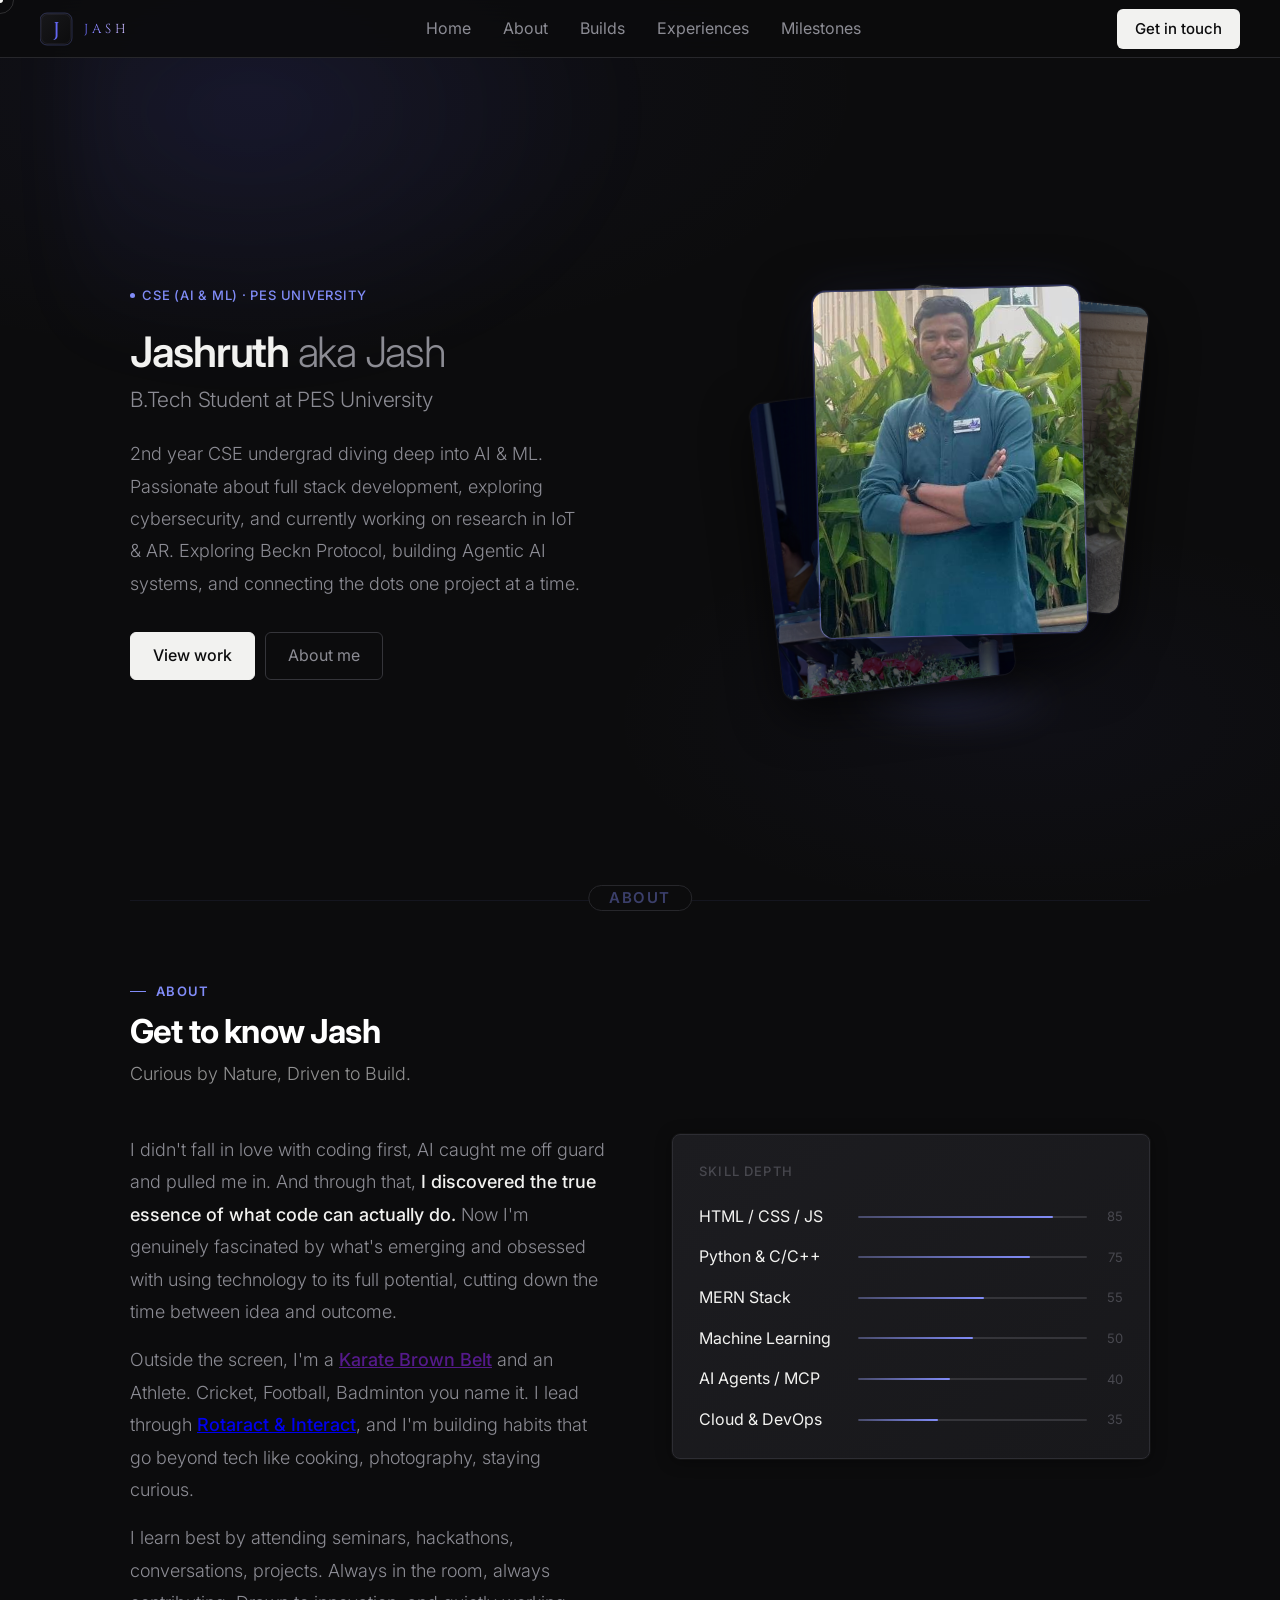
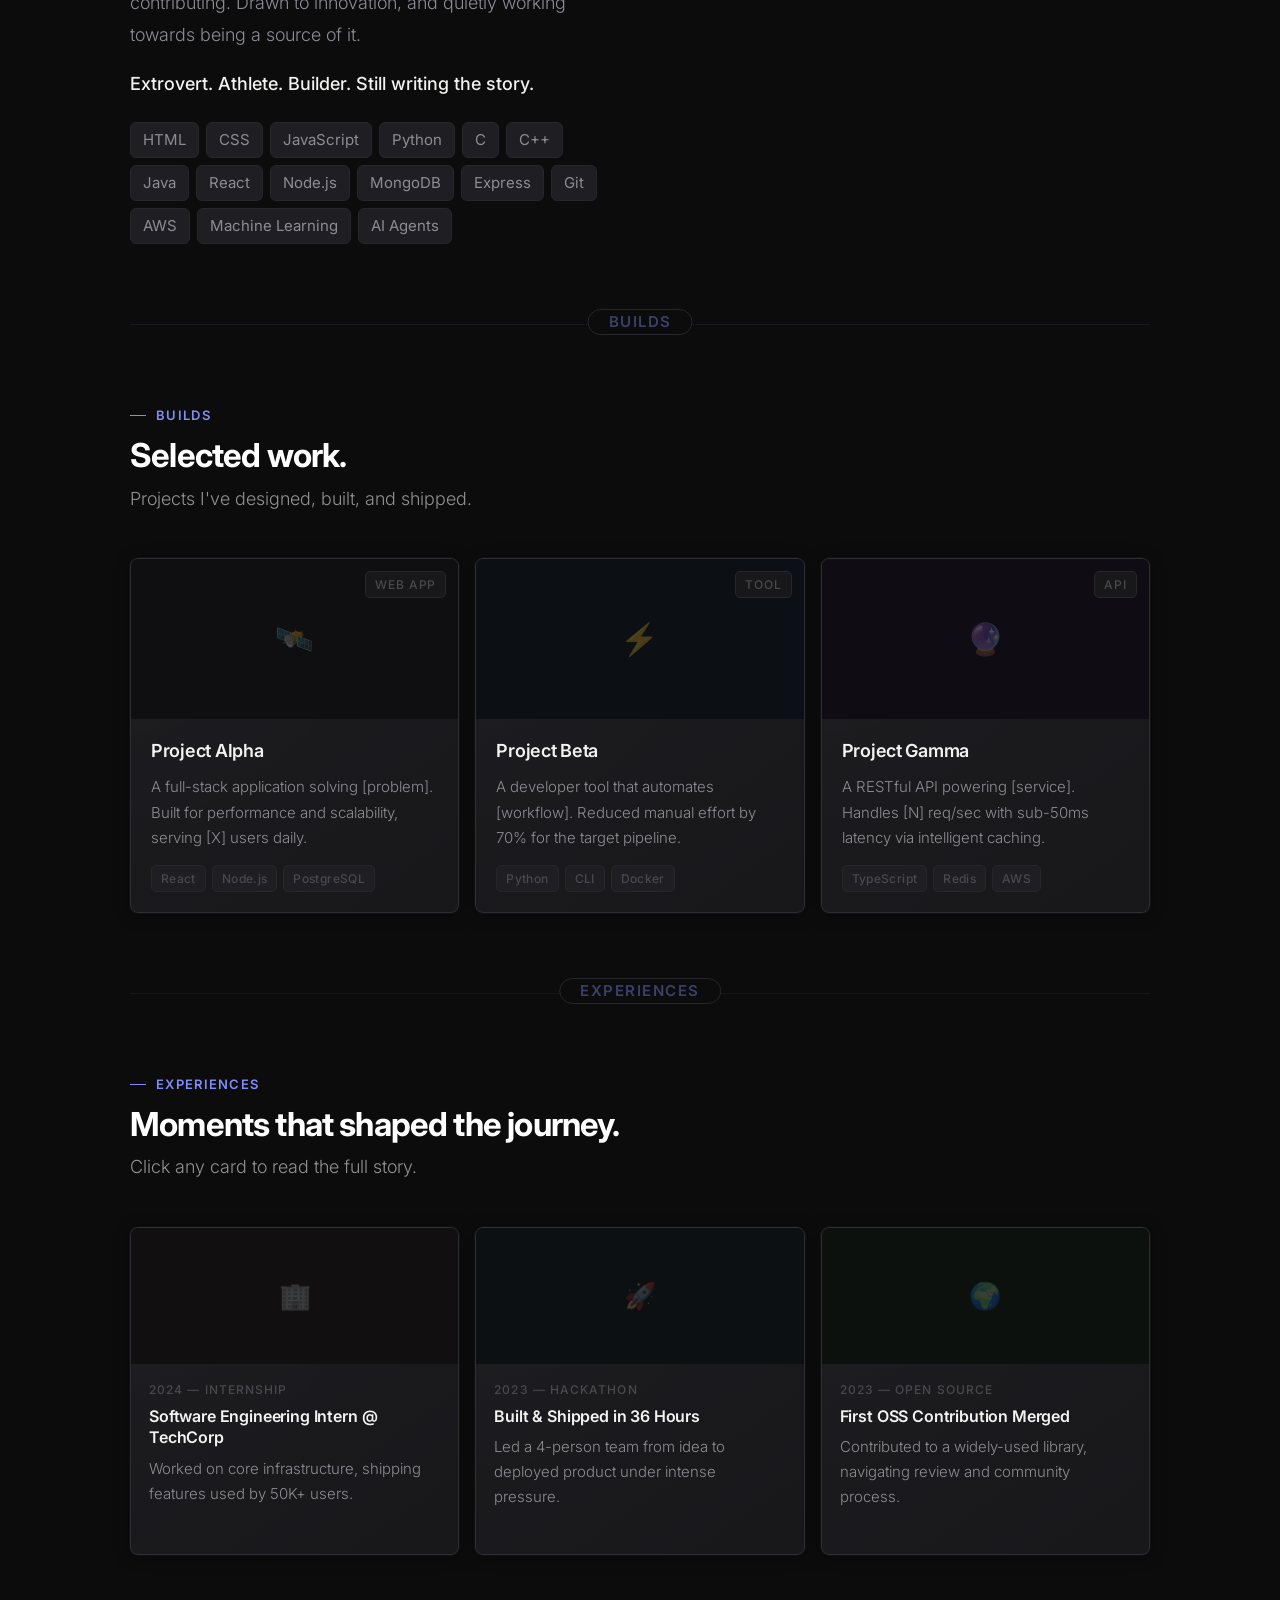
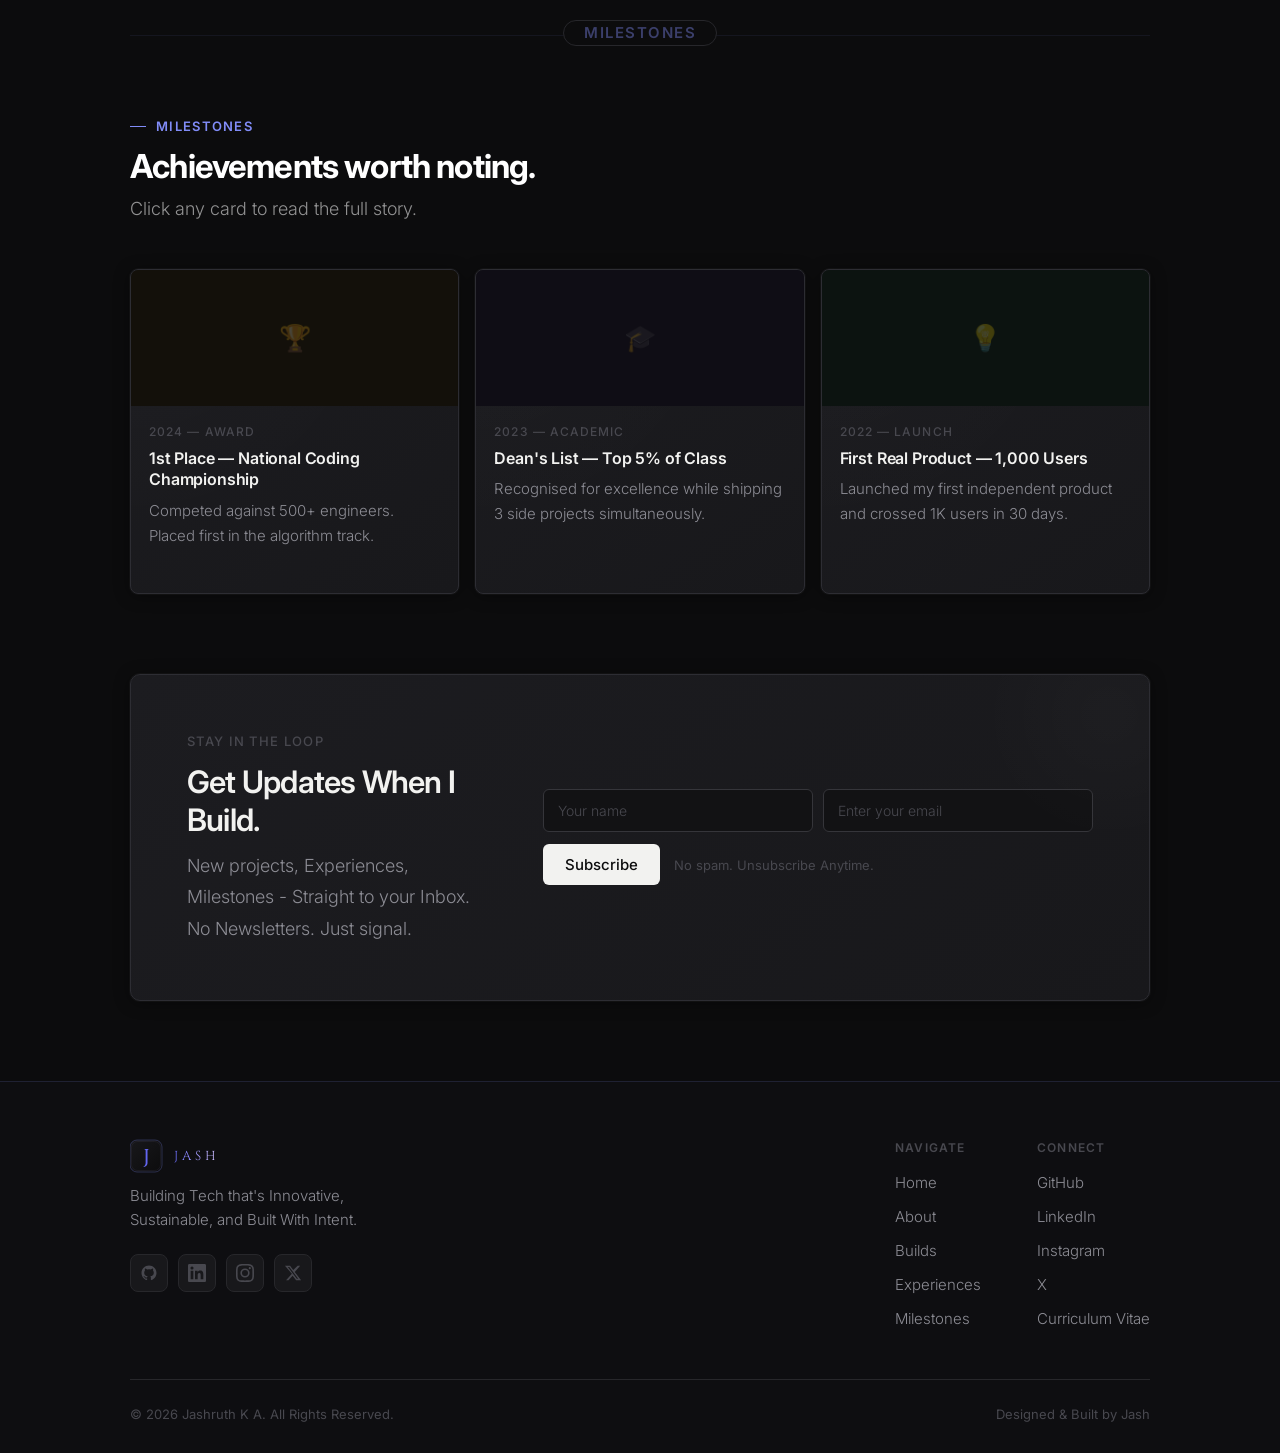
==== index.html @ 4d0ca53d "Portfolio Core Structure" ====
<!DOCTYPE html>
<html lang="en">
<head>
<meta charset="UTF-8"/>
<meta name="viewport" content="width=device-width, initial-scale=1.0"/>
<title>Jashruth K A</title>
<link rel="icon" type="image/svg+xml" href="[data-uri]">
<link rel="preconnect" href="https://fonts.googleapis.com">
<link href="https://fonts.googleapis.com/css2?family=Inter:wght@300;400;500;600;700&display=swap" rel="stylesheet">
<link href="https://fonts.googleapis.com/css2?family=Cinzel:wght@400;500;600&display=swap" rel="stylesheet">
<link rel="stylesheet" href="styles.css">
</head>
<body>
<div class="bg-canvas"></div>
<div class="cur" id="cur"></div>
<div class="cur-r" id="curR"></div>

<!-- NAV -->
<nav>
  <div class="nav-logo" style="display:flex;align-items:center;line-height:0;"><svg xmlns="http://www.w3.org/2000/svg" viewBox="0 0 130 36" width="130" height="36">
  <defs>
    <linearGradient id="nshimmer" x1="0" y1="0" x2="130" y2="0" gradientUnits="userSpaceOnUse">
      <stop offset="0%"   stop-color="#6366f1"/>
      <stop offset="30%"  stop-color="#c4b5fd"/>
      <stop offset="50%"  stop-color="#e0d9ff"/>
      <stop offset="70%"  stop-color="#c4b5fd"/>
      <stop offset="100%" stop-color="#6366f1"/>
      <animateTransform attributeName="gradientTransform" type="translate" from="-130 0" to="130 0" dur="3s" repeatCount="indefinite"/>
    </linearGradient>
    <linearGradient id="nbg" x1="0%" y1="0%" x2="100%" y2="100%">
      <stop offset="0%" stop-color="#18181b"/>
      <stop offset="100%" stop-color="#0c0c0d"/>
    </linearGradient>
  </defs>
  <!-- J mark box -->
  <rect x="0" y="2" width="32" height="32" rx="7" fill="url(#nbg)"/>
  <rect x="0" y="2" width="32" height="32" rx="7" fill="none" stroke="rgba(129,140,248,0.35)" stroke-width="0.75"/>
  <rect x="1.5" y="3.5" width="29" height="29" rx="6" fill="none" stroke="rgba(196,181,253,0.08)" stroke-width="0.75"/>
  <text x="16" y="18"
    font-family="Cinzel, Trajan Pro, serif"
    font-size="20"
    font-weight="500"
    fill="url(#nshimmer)"
    text-anchor="middle"
    dominant-baseline="central">J</text>
  <!-- JASH wordmark in Cinzel -->
  <text x="44" y="18"
    font-family="Cinzel, Trajan Pro, serif"
    font-size="13"
    font-weight="400"
    fill="url(#nshimmer)"
    letter-spacing="4"
    text-anchor="start"
    dominant-baseline="central">JASH</text>
</svg></div>
  <ul class="nav-links">
    <li><a href="#home">Home</a></li>
    <li><a href="#about">About</a></li>
    <li><a href="#builds">Builds</a></li>
    <li><a href="#experiences">Experiences</a></li>
    <li><a href="#milestones">Milestones</a></li>
  </ul>
  <a href="/cdn-cgi/l/email-protection#9ef6fbf2f2f1def4ffedf6ecebeaf6b0fdf1f3" class="nav-btn">Get in touch</a>
</nav>

<!-- ══════ HOME ══════ -->
<div class="wrap">
<section id="home">
  <div class="hero-glow"></div>
  <div class="hero-grid">

    <div class="fu">
      <div class="hero-pill"><div class="hero-pill-dot"></div>CSE (AI &amp; ML) · PES University</div>
      <div class="hero-name">Jashruth <span style="color:var(--text-2);font-weight:300;">aka Jash</span></div>
      <div class="hero-role">B.Tech Student at PES University</div>
      <p class="hero-bio">2nd year CSE undergrad diving deep into AI &amp; ML. Passionate about full stack development, exploring cybersecurity, and currently working on research in IoT &amp; AR. Exploring Beckn Protocol, building Agentic AI systems, and connecting the dots one project at a time.</p>
      <div class="btn-row">
        <a href="#builds" class="btn-primary">View work</a>
        <a href="#about" class="btn-secondary">About me</a>
      </div>
    </div>

    <!-- PHOTO COLLAGE -->
    <div class="photo-collage fu" style="transition-delay:0.18s">
      <div class="photo-stack">
        <!-- CARD 1 (back-left): formal stage photo — hover to preview -->
        <div class="photo-card">
          <img src="[data-uri]" alt="Jashruth K A on stage">
        </div>
        <!-- CARD 2 (back-right): blazer outdoor photo -->
        <div class="photo-card">
          <img src="[data-uri]" alt="Jashruth K A">
        </div>
        <!-- CARD 3 (front-center): casual photo — main hero card -->
        <div class="photo-card">
          <img src="[data-uri]" alt="Jashruth K A">
        </div>
      </div>
      <div class="photo-glow"></div>
    </div>
  </div>

</section>
</div>

<!-- ══════ ABOUT ══════ -->
<div class="wrap">
<div class="section" id="about">
  <div class="section-divider-label">About</div>
  <div class="sec-eyebrow">About</div>
  <div class="sec-title">Get to know Jash</div>
  <p class="sec-desc">Curious by Nature, Driven to Build.</p>
  <div class="about-grid">
    <div class="about-text fu">
      <p>I didn't fall in love with coding first, AI caught me off guard and pulled me in. And through that, <strong>I discovered the true essence of what code can actually do.</strong> Now I'm genuinely fascinated by what's emerging and obsessed with using technology to its full potential, cutting down the time between idea and outcome.</p>
      <p>Outside the screen, I'm a <strong><a href="" target=""_blank">Karate Brown Belt</a></strong> and an Athlete. Cricket, Football, Badminton you name it. I lead through <strong><a href="https://rotary.org" target="_blank">Rotaract &amp; Interact</a></strong>, and I'm building habits that go beyond tech like cooking, photography, staying curious.</p>
      <p>I learn best by attending seminars, hackathons, conversations, projects. Always in the room, always contributing. Drawn to innovation, and quietly working towards being a source of it.</p>
      <p><strong>Extrovert. Athlete. Builder. Still writing the story.</strong></p>
      <div class="tags">
        <span class="tag">HTML</span><span class="tag">CSS</span><span class="tag">JavaScript</span>
        <span class="tag">Python</span><span class="tag">C</span><span class="tag">C++</span>
        <span class="tag">Java</span><span class="tag">React</span><span class="tag">Node.js</span>
        <span class="tag">MongoDB</span><span class="tag">Express</span><span class="tag">Git</span>
        <span class="tag">AWS</span><span class="tag">Machine Learning</span><span class="tag">AI Agents</span>
      </div>
    </div>
    <div class="fu" style="transition-delay:0.12s">
      <div class="skills-panel">
        <div class="sp-label">Skill depth</div>
        <div class="sk"><span class="sk-name">HTML / CSS / JS</span><div class="sk-track"><div class="sk-fill" style="width:85%"></div></div><span class="sk-pct">85</span></div>
        <div class="sk"><span class="sk-name">Python & C/C++</span><div class="sk-track"><div class="sk-fill" style="width:75%"></div></div><span class="sk-pct">75</span></div>
        <div class="sk"><span class="sk-name">MERN Stack</span><div class="sk-track"><div class="sk-fill" style="width:55%"></div></div><span class="sk-pct">55</span></div>
        <div class="sk"><span class="sk-name">Machine Learning</span><div class="sk-track"><div class="sk-fill" style="width:50%"></div></div><span class="sk-pct">50</span></div>
        <div class="sk"><span class="sk-name">AI Agents / MCP</span><div class="sk-track"><div class="sk-fill" style="width:40%"></div></div><span class="sk-pct">40</span></div>
        <div class="sk"><span class="sk-name">Cloud & DevOps</span><div class="sk-track"><div class="sk-fill" style="width:35%"></div></div><span class="sk-pct">35</span></div>
      </div>
    </div>
  </div>
</div>
</div>

<!-- ══════ BUILDS ══════ -->
<div class="wrap">
<div class="section" id="builds">
  <div class="section-divider-label">Builds</div>
  <div class="sec-eyebrow">Builds</div>
  <div class="sec-title">Selected work.</div>
  <p class="sec-desc">Projects I've designed, built, and shipped.</p>
  <div class="grid-3">
    <div class="build-card fu">
      <div class="build-thumb bt-a"><div class="build-ico">🛰️</div><div class="build-badge">Web App</div></div>
      <div class="build-body">
        <div class="build-name">Project Alpha</div>
        <div class="build-desc">A full-stack application solving [problem]. Built for performance and scalability, serving [X] users daily.</div>
        <div class="chips"><span class="chip">React</span><span class="chip">Node.js</span><span class="chip">PostgreSQL</span></div>
      </div>
    </div>
    <div class="build-card fu" style="transition-delay:0.08s">
      <div class="build-thumb bt-b"><div class="build-ico">⚡</div><div class="build-badge">Tool</div></div>
      <div class="build-body">
        <div class="build-name">Project Beta</div>
        <div class="build-desc">A developer tool that automates [workflow]. Reduced manual effort by 70% for the target pipeline.</div>
        <div class="chips"><span class="chip">Python</span><span class="chip">CLI</span><span class="chip">Docker</span></div>
      </div>
    </div>
    <div class="build-card fu" style="transition-delay:0.16s">
      <div class="build-thumb bt-c"><div class="build-ico">🔮</div><div class="build-badge">API</div></div>
      <div class="build-body">
        <div class="build-name">Project Gamma</div>
        <div class="build-desc">A RESTful API powering [service]. Handles [N] req/sec with sub-50ms latency via intelligent caching.</div>
        <div class="chips"><span class="chip">TypeScript</span><span class="chip">Redis</span><span class="chip">AWS</span></div>
      </div>
    </div>
  </div>
</div>
</div>

<!-- ══════ EXPERIENCES ══════ -->
<div class="wrap">
<div class="section" id="experiences">
  <div class="section-divider-label">Experiences</div>
  <div class="sec-eyebrow">Experiences</div>
  <div class="sec-title">Moments that shaped the journey.</div>
  <p class="sec-desc">Click any card to read the full story.</p>
  <div class="grid-3">
    <div class="xcard fu" onclick="openModal('exp1')">
      <div class="xcard-cover xc-a"><div class="xcard-ico">🏢</div></div>
      <div class="xcard-body">
        <div class="xcard-meta">2024 — Internship</div>
        <div class="xcard-title">Software Engineering Intern @ TechCorp</div>
        <div class="xcard-preview">Worked on core infrastructure, shipping features used by 50K+ users.</div>
      </div>
      <div class="xcard-arr">↗</div>
    </div>
    <div class="xcard fu" style="transition-delay:0.08s" onclick="openModal('exp2')">
      <div class="xcard-cover xc-b"><div class="xcard-ico">🚀</div></div>
      <div class="xcard-body">
        <div class="xcard-meta">2023 — Hackathon</div>
        <div class="xcard-title">Built & Shipped in 36 Hours</div>
        <div class="xcard-preview">Led a 4-person team from idea to deployed product under intense pressure.</div>
      </div>
      <div class="xcard-arr">↗</div>
    </div>
    <div class="xcard fu" style="transition-delay:0.16s" onclick="openModal('exp3')">
      <div class="xcard-cover xc-c"><div class="xcard-ico">🌍</div></div>
      <div class="xcard-body">
        <div class="xcard-meta">2023 — Open Source</div>
        <div class="xcard-title">First OSS Contribution Merged</div>
        <div class="xcard-preview">Contributed to a widely-used library, navigating review and community process.</div>
      </div>
      <div class="xcard-arr">↗</div>
    </div>
  </div>
</div>
</div>

<!-- ══════ MILESTONES ══════ -->
<div class="wrap">
<div class="section" id="milestones">
  <div class="section-divider-label">Milestones</div>
  <div class="sec-eyebrow">Milestones</div>
  <div class="sec-title">Achievements worth noting.</div>
  <p class="sec-desc">Click any card to read the full story.</p>
  <div class="grid-3">
    <div class="xcard fu" onclick="openModal('mile1')">
      <div class="xcard-cover xc-d"><div class="xcard-ico">🏆</div></div>
      <div class="xcard-body">
        <div class="xcard-meta">2024 — Award</div>
        <div class="xcard-title">1st Place — National Coding Championship</div>
        <div class="xcard-preview">Competed against 500+ engineers. Placed first in the algorithm track.</div>
      </div>
      <div class="xcard-arr">↗</div>
    </div>
    <div class="xcard fu" style="transition-delay:0.08s" onclick="openModal('mile2')">
      <div class="xcard-cover xc-e"><div class="xcard-ico">🎓</div></div>
      <div class="xcard-body">
        <div class="xcard-meta">2023 — Academic</div>
        <div class="xcard-title">Dean's List — Top 5% of Class</div>
        <div class="xcard-preview">Recognised for excellence while shipping 3 side projects simultaneously.</div>
      </div>
      <div class="xcard-arr">↗</div>
    </div>
    <div class="xcard fu" style="transition-delay:0.16s" onclick="openModal('mile3')">
      <div class="xcard-cover xc-f"><div class="xcard-ico">💡</div></div>
      <div class="xcard-body">
        <div class="xcard-meta">2022 — Launch</div>
        <div class="xcard-title">First Real Product — 1,000 Users</div>
        <div class="xcard-preview">Launched my first independent product and crossed 1K users in 30 days.</div>
      </div>
      <div class="xcard-arr">↗</div>
    </div>
  </div>
</div>
</div>

<!-- ══════ SUBSCRIBE ══════ -->
<div class="wrap" style="padding-bottom:80px;">
  <div class="sub-block">
    <div>
      <div class="sub-eyebrow">Stay in the Loop</div>
      <div class="sub-title">Get Updates When I Build.</div>
      <p class="sub-desc">New projects, Experiences, Milestones - Straight to your Inbox. No Newsletters. Just signal.</p>
    </div>
    <form name="contact" method="POST" data-netlify="true" class="sub-form" id="subForm">
    <input type="hidden" name="form-name" value="contact">
  <div class="sub-row">
    <input type="text" name="name" placeholder="Your name" class="sub-input">
    <input type="email" name="email" id="subEmail" placeholder="Enter your email" class="sub-input" required>
  </div>
  <div class="sub-actions">
    <button type="submit" class="sub-btn">Subscribe</button>
    <span class="sub-note">No spam. Unsubscribe Anytime.</span>
  </div>
</form>
    <div class="sub-ok" id="subOk">✓ &nbsp; You're in. Talk soon.</div>
  </div>
</div>

<!-- FOOTER -->
<footer class="site-footer">
  <div class="wrap">
    <div class="footer-inner">

      <div class="footer-top">
        <div class="footer-brand">
          <div class="footer-logo" style="display:flex;align-items:center;line-height:0;"><svg xmlns="http://www.w3.org/2000/svg" viewBox="0 0 130 36" width="130" height="36">
  <defs>
    <linearGradient id="nshimmer" x1="0" y1="0" x2="130" y2="0" gradientUnits="userSpaceOnUse">
      <stop offset="0%"   stop-color="#6366f1"/>
      <stop offset="30%"  stop-color="#c4b5fd"/>
      <stop offset="50%"  stop-color="#e0d9ff"/>
      <stop offset="70%"  stop-color="#c4b5fd"/>
      <stop offset="100%" stop-color="#6366f1"/>
      <animateTransform attributeName="gradientTransform" type="translate" from="-130 0" to="130 0" dur="3s" repeatCount="indefinite"/>
    </linearGradient>
    <linearGradient id="nbg" x1="0%" y1="0%" x2="100%" y2="100%">
      <stop offset="0%" stop-color="#18181b"/>
      <stop offset="100%" stop-color="#0c0c0d"/>
    </linearGradient>
  </defs>
  <!-- J mark box -->
  <rect x="0" y="2" width="32" height="32" rx="7" fill="url(#nbg)"/>
  <rect x="0" y="2" width="32" height="32" rx="7" fill="none" stroke="rgba(129,140,248,0.35)" stroke-width="0.75"/>
  <rect x="1.5" y="3.5" width="29" height="29" rx="6" fill="none" stroke="rgba(196,181,253,0.08)" stroke-width="0.75"/>
  <text x="16" y="18"
    font-family="Cinzel, Trajan Pro, serif"
    font-size="20"
    font-weight="500"
    fill="url(#nshimmer)"
    text-anchor="middle"
    dominant-baseline="central">J</text>
  <!-- JASH wordmark in Cinzel -->
  <text x="44" y="18"
    font-family="Cinzel, Trajan Pro, serif"
    font-size="13"
    font-weight="400"
    fill="url(#nshimmer)"
    letter-spacing="4"
    text-anchor="start"
    dominant-baseline="central">JASH</text>
</svg></div>
          <p class="footer-tagline">Building Tech that's Innovative, Sustainable, and Built With Intent.</p>
          <div class="footer-socials">
            <a href="https://github.com/jashruth-k-a" class="social-btn" title="GitHub">
              <svg width="18" height="18" viewBox="0 0 24 24" fill="currentColor"><path d="M12 2C6.477 2 2 6.477 2 12c0 4.42 2.865 8.17 6.839 9.49.5.092.682-.217.682-.482 0-.237-.008-.866-.013-1.7-2.782.604-3.369-1.34-3.369-1.34-.454-1.156-1.11-1.464-1.11-1.464-.908-.62.069-.608.069-.608 1.003.07 1.531 1.03 1.531 1.03.892 1.529 2.341 1.087 2.91.832.092-.647.35-1.088.636-1.338-2.22-.253-4.555-1.11-4.555-4.943 0-1.091.39-1.984 1.029-2.683-.103-.253-.446-1.27.098-2.647 0 0 .84-.269 2.75 1.025A9.578 9.578 0 0112 6.836c.85.004 1.705.115 2.504.337 1.909-1.294 2.747-1.025 2.747-1.025.546 1.377.202 2.394.1 2.647.64.699 1.028 1.592 1.028 2.683 0 3.842-2.339 4.687-4.566 4.935.359.309.678.919.678 1.852 0 1.336-.012 2.415-.012 2.743 0 .267.18.578.688.48C19.138 20.167 22 16.418 22 12c0-5.523-4.477-10-10-10z"/></svg>
            </a>
            <a href="https://linkedin.com/in/jashruth" class="social-btn" title="LinkedIn">
              <svg width="18" height="18" viewBox="0 0 24 24" fill="currentColor"><path d="M20.447 20.452h-3.554v-5.569c0-1.328-.027-3.037-1.852-3.037-1.853 0-2.136 1.445-2.136 2.939v5.667H9.351V9h3.414v1.561h.046c.477-.9 1.637-1.85 3.37-1.85 3.601 0 4.267 2.37 4.267 5.455v6.286zM5.337 7.433a2.062 2.062 0 01-2.063-2.065 2.064 2.064 0 112.063 2.065zm1.782 13.019H3.555V9h3.564v11.452zM22.225 0H1.771C.792 0 0 .774 0 1.729v20.542C0 23.227.792 24 1.771 24h20.451C23.2 24 24 23.227 24 22.271V1.729C24 .774 23.2 0 22.222 0h.003z"/></svg>
            </a>
            <a href="https://instagram.com/jashxruth" class="social-btn" title="Instagram">
              <svg width="18" height="18" viewBox="0 0 24 24" fill="currentColor"><path d="M12 2.163c3.204 0 3.584.012 4.85.07 3.252.148 4.771 1.691 4.919 4.919.058 1.265.069 1.645.069 4.849 0 3.205-.012 3.584-.069 4.849-.149 3.225-1.664 4.771-4.919 4.919-1.266.058-1.644.07-4.85.07-3.204 0-3.584-.012-4.849-.07-3.26-.149-4.771-1.699-4.919-4.92-.058-1.265-.07-1.644-.07-4.849 0-3.204.013-3.583.07-4.849.149-3.227 1.664-4.771 4.919-4.919 1.266-.057 1.645-.069 4.849-.069zm0-2.163c-3.259 0-3.667.014-4.947.072-4.358.2-6.78 2.618-6.98 6.98-.059 1.281-.073 1.689-.073 4.948 0 3.259.014 3.668.072 4.948.2 4.358 2.618 6.78 6.98 6.98 1.281.058 1.689.072 4.948.072 3.259 0 3.668-.014 4.948-.072 4.354-.2 6.782-2.618 6.979-6.98.059-1.28.073-1.689.073-4.948 0-3.259-.014-3.667-.072-4.947-.196-4.354-2.617-6.78-6.979-6.98-1.281-.059-1.69-.073-4.949-.073zm0 5.838a6.162 6.162 0 100 12.324 6.162 6.162 0 000-12.324zM12 16a4 4 0 110-8 4 4 0 010 8zm6.406-11.845a1.44 1.44 0 100 2.881 1.44 1.44 0 000-2.881z"/></svg>
            </a>
            <a href="https://x.com/jashxruth" class="social-btn" title="X">
              <svg width="18" height="18" viewBox="0 0 24 24" fill="currentColor"><path d="M18.244 2.25h3.308l-7.227 8.26 8.502 11.24H16.17l-4.714-6.231-5.401 6.231H2.742l7.727-8.835L1.254 2.25H8.08l4.253 5.622 5.911-5.622zm-1.161 17.52h1.833L7.084 4.126H5.117z"/></svg>
            </a>
          </div>
        </div>

        <div class="footer-links-grid">
          <div class="footer-col">
            <div class="footer-col-title">Navigate</div>
            <a href="#home">Home</a>
            <a href="#about">About</a>
            <a href="#builds">Builds</a>
            <a href="#experiences">Experiences</a>
            <a href="#milestones">Milestones</a>
          </div>
          <div class="footer-col">
            <div class="footer-col-title">Connect</div>
            <a href="https://github.com/jashruth-k-a">GitHub</a>
            <a href="https://linkedin.com/in/jashruth">LinkedIn</a>
            <a href="https://instagram.com/jashxruth">Instagram</a>
            <a href="https://x.com/jashxruth">X</a>
            <a href="#">Curriculum Vitae</a>
          </div>
        </div>
      </div>

      <div class="footer-bottom">
        <div class="footer-copy">© 2026 Jashruth K A. All Rights Reserved.</div>
        <div class="footer-made">Designed & Built by Jash</div>
      </div>
    </div>
  </div>
</footer>

<!-- ══════ MODAL ══════ -->
<div class="modal-bg" id="modalBg" onclick="closeOut(event)">
  <div class="modal">
    <button class="modal-close" onclick="closeModal()">Close ✕</button>
    <div class="carousel">
      <div class="c-slide on"><div class="c-ph"><span class="c-ico" id="cIco">📷</span><span>Add your image here</span></div></div>
      <div class="c-slide"><div class="c-ph"><span class="c-ico">📸</span><span>Add your image here</span></div></div>
      <div class="c-slide"><div class="c-ph"><span class="c-ico">🖼️</span><span>Add your image here</span></div></div>
      <button class="c-btn p" onclick="prevS()">‹</button>
      <button class="c-btn n" onclick="nextS()">›</button>
      <div class="c-dots">
        <div class="c-dot on" onclick="goS(0)"></div>
        <div class="c-dot" onclick="goS(1)"></div>
        <div class="c-dot" onclick="goS(2)"></div>
      </div>
    </div>
    <div class="modal-body">
      <div class="modal-kicker" id="mTag"></div>
      <div class="modal-title" id="mTitle"></div>
      <p class="modal-text" id="mDesc"></p>
    </div>
  </div>
</div>
<script src="script.js"></script>
</body>
</html>
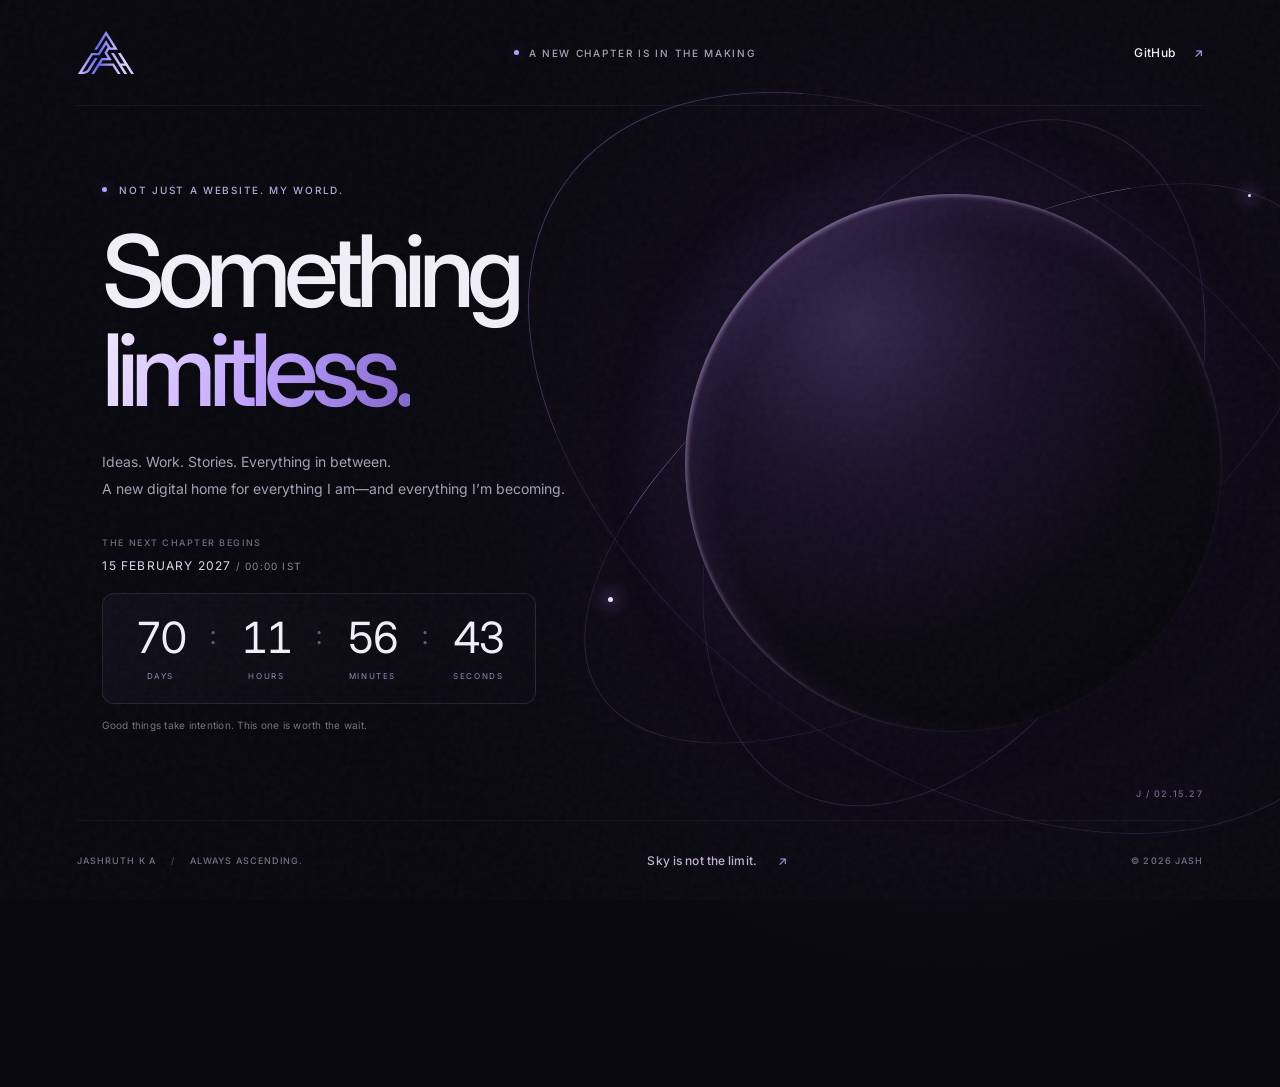
==== commit 719cacf6: "Launching on 15th Feb 2027" ====
--- a/index.html
+++ b/index.html
@@ -1,392 +1,29 @@
-<!DOCTYPE html>
+<!doctype html>
 <html lang="en">
 <head>
-<meta charset="UTF-8"/>
-<meta name="viewport" content="width=device-width, initial-scale=1.0"/>
-<title>Jashruth K A</title>
-<link rel="icon" type="image/svg+xml" href="[data-uri]">
-<link rel="preconnect" href="https://fonts.googleapis.com">
-<link href="https://fonts.googleapis.com/css2?family=Inter:wght@300;400;500;600;700&display=swap" rel="stylesheet">
-<link href="https://fonts.googleapis.com/css2?family=Cinzel:wght@400;500;600&display=swap" rel="stylesheet">
-<link rel="stylesheet" href="styles.css">
+<meta charset="utf-8"><meta name="viewport" content="width=device-width,initial-scale=1">
+<title>Jash — Launching 15 February 2027</title>
+<meta name="description" content="A new digital home for everything Jash. Ideas, work, stories, and everything in between. Launching 15 February 2027.">
+<meta name="theme-color" content="#08080e">
+<link rel="icon" href="images/favicon.svg" type="image/svg+xml">
+<link rel="preconnect" href="https://fonts.googleapis.com"><link rel="preconnect" href="https://fonts.gstatic.com" crossorigin>
+<link href="https://fonts.googleapis.com/css2?family=Inter:wght@400;500;600;700;800&display=swap" rel="stylesheet">
+<link rel="stylesheet" href="launch.css"><script src="launch.js" defer></script>
 </head>
 <body>
-<div class="bg-canvas"></div>
-<div class="cur" id="cur"></div>
-<div class="cur-r" id="curR"></div>
-
-<!-- NAV -->
-<nav>
-  <div class="nav-logo" style="display:flex;align-items:center;line-height:0;"><svg xmlns="http://www.w3.org/2000/svg" viewBox="0 0 130 36" width="130" height="36">
-  <defs>
-    <linearGradient id="nshimmer" x1="0" y1="0" x2="130" y2="0" gradientUnits="userSpaceOnUse">
-      <stop offset="0%"   stop-color="#6366f1"/>
-      <stop offset="30%"  stop-color="#c4b5fd"/>
-      <stop offset="50%"  stop-color="#e0d9ff"/>
-      <stop offset="70%"  stop-color="#c4b5fd"/>
-      <stop offset="100%" stop-color="#6366f1"/>
-      <animateTransform attributeName="gradientTransform" type="translate" from="-130 0" to="130 0" dur="3s" repeatCount="indefinite"/>
-    </linearGradient>
-    <linearGradient id="nbg" x1="0%" y1="0%" x2="100%" y2="100%">
-      <stop offset="0%" stop-color="#18181b"/>
-      <stop offset="100%" stop-color="#0c0c0d"/>
-    </linearGradient>
-  </defs>
-  <!-- J mark box -->
-  <rect x="0" y="2" width="32" height="32" rx="7" fill="url(#nbg)"/>
-  <rect x="0" y="2" width="32" height="32" rx="7" fill="none" stroke="rgba(129,140,248,0.35)" stroke-width="0.75"/>
-  <rect x="1.5" y="3.5" width="29" height="29" rx="6" fill="none" stroke="rgba(196,181,253,0.08)" stroke-width="0.75"/>
-  <text x="16" y="18"
-    font-family="Cinzel, Trajan Pro, serif"
-    font-size="20"
-    font-weight="500"
-    fill="url(#nshimmer)"
-    text-anchor="middle"
-    dominant-baseline="central">J</text>
-  <!-- JASH wordmark in Cinzel -->
-  <text x="44" y="18"
-    font-family="Cinzel, Trajan Pro, serif"
-    font-size="13"
-    font-weight="400"
-    fill="url(#nshimmer)"
-    letter-spacing="4"
-    text-anchor="start"
-    dominant-baseline="central">JASH</text>
-</svg></div>
-  <ul class="nav-links">
-    <li><a href="#home">Home</a></li>
-    <li><a href="#about">About</a></li>
-    <li><a href="#builds">Builds</a></li>
-    <li><a href="#experiences">Experiences</a></li>
-    <li><a href="#milestones">Milestones</a></li>
-  </ul>
-  <a href="/cdn-cgi/l/email-protection#9ef6fbf2f2f1def4ffedf6ecebeaf6b0fdf1f3" class="nav-btn">Get in touch</a>
-</nav>
-
-<!-- ══════ HOME ══════ -->
-<div class="wrap">
-<section id="home">
-  <div class="hero-glow"></div>
-  <div class="hero-grid">
-
-    <div class="fu">
-      <div class="hero-pill"><div class="hero-pill-dot"></div>CSE (AI &amp; ML) · PES University</div>
-      <div class="hero-name">Jashruth <span style="color:var(--text-2);font-weight:300;">aka Jash</span></div>
-      <div class="hero-role">B.Tech Student at PES University</div>
-      <p class="hero-bio">2nd year CSE undergrad diving deep into AI &amp; ML. Passionate about full stack development, exploring cybersecurity, and currently working on research in IoT &amp; AR. Exploring Beckn Protocol, building Agentic AI systems, and connecting the dots one project at a time.</p>
-      <div class="btn-row">
-        <a href="#builds" class="btn-primary">View work</a>
-        <a href="#about" class="btn-secondary">About me</a>
-      </div>
-    </div>
-
-    <!-- PHOTO COLLAGE -->
-    <div class="photo-collage fu" style="transition-delay:0.18s">
-      <div class="photo-stack">
-        <!-- CARD 1 (back-left): formal stage photo — hover to preview -->
-        <div class="photo-card">
-          <img src="[data-uri]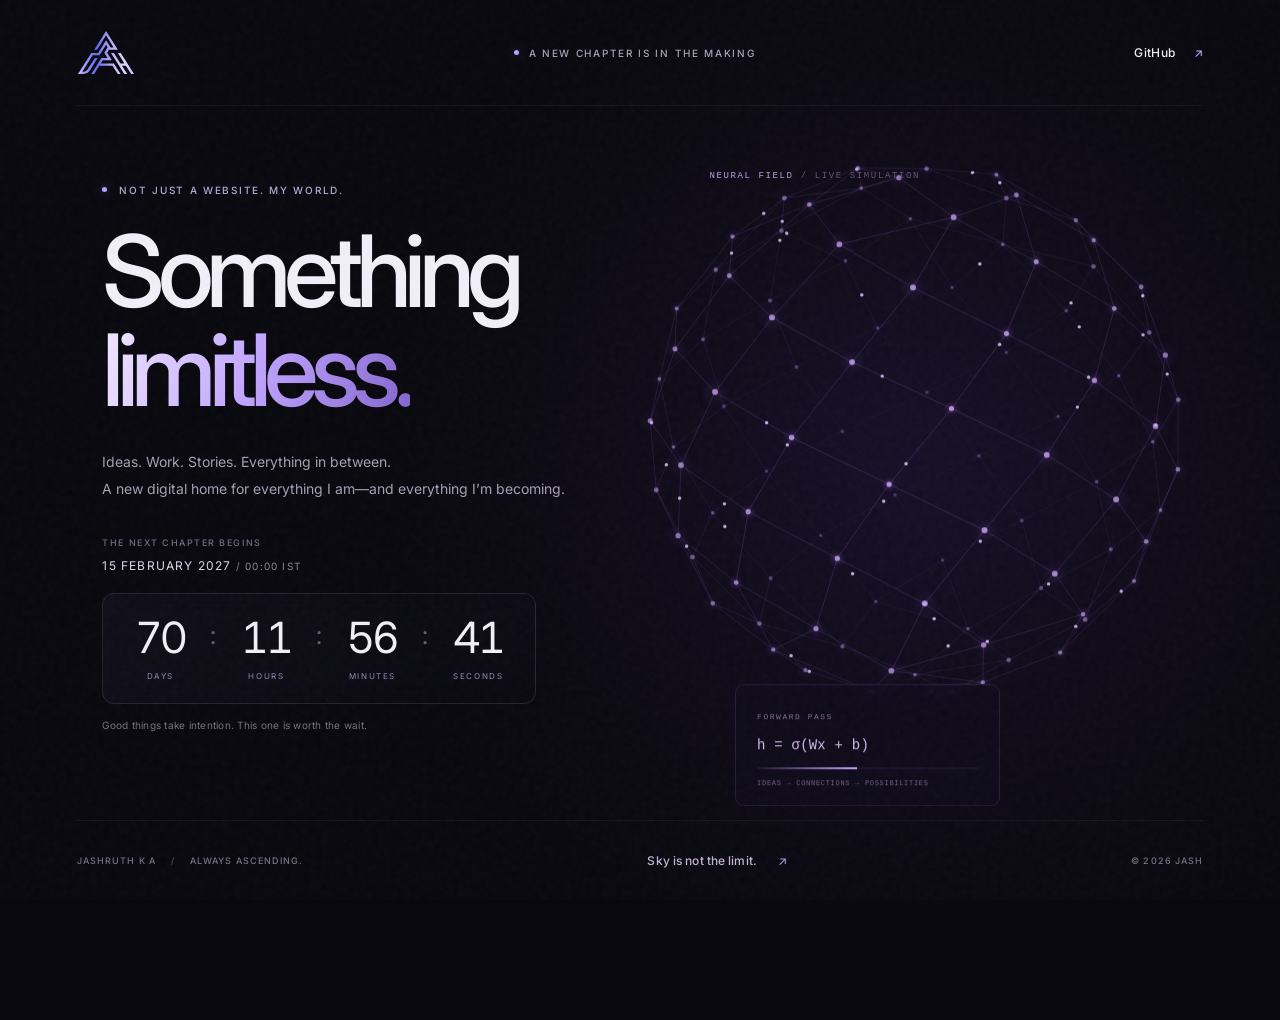
==== commit ba7b1667: "Add neural network animations and logo formation intro" ====
--- a/index.html
+++ b/index.html
@@ -11,10 +11,11 @@
 <link rel="stylesheet" href="launch.css"><script src="launch.js" defer></script>
 </head>
 <body>
+<div class="logo-intro" id="logo-intro" aria-label="Jash introduction"><div class="intro-grid" aria-hidden="true"></div><div class="intro-core"><span class="intro-kicker">CONNECTING THE DOTS</span><svg viewBox="154 273 1292 1017" aria-hidden="true"><g><path pathLength="1" d="M538 719 801 293 1064 719H865L825 785 931 956H728L684 1028H976L1126 1270H1062L944 1080H652L536 1270H472L697 904H834L762 786 836 663 802 605 656 843H503L271 1218H295Q354 1218 384 1173L551 906H615L429 1207Q381 1269 295 1270H174L472 791H625L802 504 903 667H970L801 394 602 719Z"/><path pathLength="1" d="M911 791H976L1123 1028H1211L1064 791H1129L1426 1270H1362L1244 1080H1156L1274 1270H1209Z"/></g></svg><span class="intro-caption">JASH <span>/</span> ALWAYS ASCENDING</span><div class="intro-progress"></div></div><button class="intro-skip" id="intro-skip" type="button">Skip intro ↗</button></div>
 <div class="grain" aria-hidden="true"></div>
 <header><a class="brand" href="./" aria-label="Jash home"><img src="images/jash-logo.svg" alt="Jash" width="58" height="46"></a><span class="status"><i></i> A NEW CHAPTER IS IN THE MAKING</span><a class="social" href="https://github.com/jashruth-k-a">GitHub <span aria-hidden="true">↗</span></a></header>
 <main>
-<div class="universe" aria-hidden="true"><div class="halo"></div><div class="orbit orbit-one"></div><div class="orbit orbit-two"></div><div class="orbit orbit-three"></div><div class="planet"></div><div class="star star-one"></div><div class="star star-two"></div><span class="coordinate">J / 02.15.27</span></div>
+<div class="universe neural-universe" aria-hidden="true"><div class="halo"></div><canvas id="neural-canvas"></canvas><div class="neural-label">NEURAL FIELD <span> / LIVE SIMULATION</span></div><div class="math-panel"><span class="math-label">FORWARD PASS</span><div id="calculation">h = σ(Wx + b)</div><div class="math-meter"><span></span></div><span class="math-foot">IDEAS → CONNECTIONS → POSSIBILITIES</span></div></div>
 <section class="hero" aria-labelledby="launch-title">
 <p class="eyebrow"><span></span> NOT JUST A WEBSITE. MY WORLD.</p>
 <h1 id="launch-title">Something<br><span>limitless.</span></h1>
--- a/launch.css
+++ b/launch.css
@@ -1 +1,3 @@
-:root{color-scheme:dark;--bg:#08080e;--ink:#f1eff9;--muted:#9692a9;--violet:#b6a0fc}*{box-sizing:border-box}body{margin:0;background:var(--bg);color:var(--ink);font-family:Inter,Arial,sans-serif;min-height:100svh;overflow-x:hidden}a{color:inherit;text-decoration:none}a:focus-visible{outline:2px solid var(--violet);outline-offset:7px}header,footer{position:relative;z-index:3;display:flex;align-items:center;justify-content:space-between;margin:0 6vw}header{height:106px;border-bottom:1px solid #ffffff0d}.brand img{display:block;object-fit:contain}.status,.social,.eyebrow,.small-label,footer,.coordinate{font-size:10px;letter-spacing:.17em;font-weight:500}.status{color:#a9a3ba;display:flex;align-items:center;gap:10px}.status i,.eyebrow>span{width:5px;height:5px;border-radius:50%;background:#b7a0ff;box-shadow:0 0 12px #b7a0ff88}.social{font-size:12px;letter-spacing:.03em}.social span{margin-left:15px;color:var(--violet)}main{position:relative;min-height:calc(100svh - 186px);display:flex;align-items:center;padding:54px 8vw 65px;isolation:isolate}.hero{position:relative;z-index:2;max-width:750px}.eyebrow{display:flex;align-items:center;gap:12px;color:#b6a9d9;margin:0 0 26px}h1{font-size:clamp(68px,7.8vw,120px);letter-spacing:-.075em;line-height:.99;font-weight:500;margin:0 0 28px}h1>span{background:linear-gradient(110deg,#eee5ff 5%,#c0a4ff 50%,#8163cc);background-clip:text;-webkit-background-clip:text;color:transparent}.intro{font-size:14px;line-height:1.95;color:#a5a0b5;max-width:470px;margin:0 0 35px}.launch-meta{display:flex;flex-direction:column;gap:10px}.small-label{font-size:9px;color:#716a85}time{font-size:12px;letter-spacing:.1em;color:#ded7ee}time span{font-size:10px;color:#8f869f}.countdown{display:flex;align-items:flex-start;gap:19px;margin-top:20px;padding:22px 26px;background:linear-gradient(120deg,#b7a0ff0c,#b7a0ff03);border:1px solid #c9b5ff22;border-radius:12px;backdrop-filter:blur(12px);width:fit-content}.countdown>div{min-width:62px;text-align:center}.countdown div>span{display:block;font-size:43px;line-height:1;font-weight:400;font-variant-numeric:tabular-nums;letter-spacing:-.06em}.countdown small{display:block;margin-top:12px;font-size:8px;letter-spacing:.2em;color:#9588b0}.countdown b{font-size:25px;font-weight:400;line-height:38px;color:#675a80}.countdown-note{font-size:10px;color:#797186;letter-spacing:.025em;margin:15px 0 0}.universe{position:absolute;z-index:0;width:min(75vw,1050px);aspect-ratio:1;right:-12vw;top:50%;transform:translateY(-50%);pointer-events:none}.halo{position:absolute;inset:-15%;background:radial-gradient(ellipse,#6232a22b 0,#49246c15 40%,transparent 67%)}.planet{position:absolute;inset:22%;border-radius:50%;background:radial-gradient(circle at 32% 24%,#34274b 0,#1b122a 28%,#0b0912 60%,#07070c 80%);box-shadow:inset 2px 2px 4px #e6ccff6b,inset 12px 12px 35px #9761cb21,14px 16px 75px #0008,-12px -12px 80px #9159d824;animation:breathe 10s ease-in-out infinite alternate}.planet:after{content:'';position:absolute;inset:0;border-radius:inherit;background:repeating-linear-gradient(135deg,transparent 0 3px,#ffffff02 4px 5px);opacity:.25}.orbit{position:absolute;border:1px solid #bd93f62b;border-radius:50%;inset:6%;transform:rotate(-33deg) scaleY(.45);box-shadow:0 0 16px #b687f507}.orbit-one{border-top-color:#d8b8ff88;animation:orbit-drift 24s ease-in-out infinite alternate}.orbit-two{inset:0%;transform:rotate(36deg) scaleY(.62);border-left-color:#b087ec55}.orbit-three{inset:12%;transform:rotate(-65deg) scaleY(.6);border-bottom-color:#b087ec55}.star{position:absolute;width:5px;height:5px;border-radius:50%;background:#f0dfff;box-shadow:0 0 16px 4px #be85ff66}.star-one{left:14%;top:64%}.star-two{right:19%;top:22%;width:3px;height:3px}.coordinate{position:absolute;bottom:15%;right:24%;color:#77628f;font-size:9px}.grain{position:fixed;inset:0;pointer-events:none;z-index:5;opacity:.035;background-image:url("data:image/svg+xml,%3Csvg viewBox='0 0 180 180' xmlns='http://www.w3.org/2000/svg'%3E%3Cfilter id='n'%3E%3CfeTurbulence type='fractalNoise' baseFrequency='.8' numOctaves='3' stitchTiles='stitch'/%3E%3C/filter%3E%3Cpath fill='%23fff' filter='url(%23n)' d='M0 0h180v180H0z'/%3E%3C/svg%3E")}footer{min-height:80px;border-top:1px solid #ffffff0d;color:#787185;gap:20px;font-size:9px;letter-spacing:.12em}.footer-divider{color:#4e405e;margin:0 12px}.motto{font-size:12px;letter-spacing:.01em;color:#c0b4d3}.motto>span{color:#ac8ee4;margin-left:18px}@keyframes breathe{to{box-shadow:inset 2px 2px 6px #e6ccff8b,inset 12px 12px 40px #9761cb31,14px 16px 75px #0008,-12px -12px 100px #9159d83b}}@keyframes orbit-drift{to{transform:rotate(-24deg) scaleY(.48)}}@media(min-width:1700px){main{padding-left:12vw}.universe{right:-3vw}}@media(max-width:760px){header{height:84px;margin:0 7vw}.status{font-size:8px;letter-spacing:.08em}.social{display:none}.brand img{width:44px;height:36px}main{padding:70px 7vw 50px;min-height:calc(100svh - 180px)}.universe{width:110vw;right:-52vw;top:37%;opacity:.65}.hero{width:100%}h1{font-size:clamp(60px,13vw,94px)}.eyebrow{font-size:8px;letter-spacing:.12em}.intro{max-width:330px;font-size:13px}.countdown{gap:10px;padding:20px 16px;max-width:100%}.countdown>div{min-width:46px}.countdown div>span{font-size:34px}.countdown b{font-size:21px;line-height:30px}.countdown small{font-size:7px}.countdown-note{font-size:9px}footer{margin:0 7vw;padding:22px 0;flex-wrap:wrap;min-height:96px;font-size:8px}.motto{order:3;width:100%;font-size:11px}}@media(prefers-reduced-motion:reduce){*,*:before,*:after{animation:none!important;transition:none!important}}+:root{color-scheme:dark;--bg:#08080e;--ink:#f1eff9;--muted:#9692a9;--violet:#b6a0fc}*{box-sizing:border-box}body{margin:0;background:var(--bg);color:var(--ink);font-family:Inter,Arial,sans-serif;min-height:100svh;overflow-x:hidden}a{color:inherit;text-decoration:none}a:focus-visible{outline:2px solid var(--violet);outline-offset:7px}header,footer{position:relative;z-index:3;display:flex;align-items:center;justify-content:space-between;margin:0 6vw}header{height:106px;border-bottom:1px solid #ffffff0d}.brand img{display:block;object-fit:contain}.status,.social,.eyebrow,.small-label,footer,.coordinate{font-size:10px;letter-spacing:.17em;font-weight:500}.status{color:#a9a3ba;display:flex;align-items:center;gap:10px}.status i,.eyebrow>span{width:5px;height:5px;border-radius:50%;background:#b7a0ff;box-shadow:0 0 12px #b7a0ff88}.social{font-size:12px;letter-spacing:.03em}.social span{margin-left:15px;color:var(--violet)}main{position:relative;min-height:calc(100svh - 186px);display:flex;align-items:center;padding:54px 8vw 65px;isolation:isolate}.hero{position:relative;z-index:2;max-width:750px}.eyebrow{display:flex;align-items:center;gap:12px;color:#b6a9d9;margin:0 0 26px}h1{font-size:clamp(68px,7.8vw,120px);letter-spacing:-.075em;line-height:.99;font-weight:500;margin:0 0 28px}h1>span{background:linear-gradient(110deg,#eee5ff 5%,#c0a4ff 50%,#8163cc);background-clip:text;-webkit-background-clip:text;color:transparent}.intro{font-size:14px;line-height:1.95;color:#a5a0b5;max-width:470px;margin:0 0 35px}.launch-meta{display:flex;flex-direction:column;gap:10px}.small-label{font-size:9px;color:#716a85}time{font-size:12px;letter-spacing:.1em;color:#ded7ee}time span{font-size:10px;color:#8f869f}.countdown{display:flex;align-items:flex-start;gap:19px;margin-top:20px;padding:22px 26px;background:linear-gradient(120deg,#b7a0ff0c,#b7a0ff03);border:1px solid #c9b5ff22;border-radius:12px;backdrop-filter:blur(12px);width:fit-content}.countdown>div{min-width:62px;text-align:center}.countdown div>span{display:block;font-size:43px;line-height:1;font-weight:400;font-variant-numeric:tabular-nums;letter-spacing:-.06em}.countdown small{display:block;margin-top:12px;font-size:8px;letter-spacing:.2em;color:#9588b0}.countdown b{font-size:25px;font-weight:400;line-height:38px;color:#675a80}.countdown-note{font-size:10px;color:#797186;letter-spacing:.025em;margin:15px 0 0}.universe{position:absolute;z-index:0;width:min(75vw,1050px);aspect-ratio:1;right:-12vw;top:50%;transform:translateY(-50%);pointer-events:none}.halo{position:absolute;inset:-15%;background:radial-gradient(ellipse,#6232a22b 0,#49246c15 40%,transparent 67%)}.planet{position:absolute;inset:22%;border-radius:50%;background:radial-gradient(circle at 32% 24%,#34274b 0,#1b122a 28%,#0b0912 60%,#07070c 80%);box-shadow:inset 2px 2px 4px #e6ccff6b,inset 12px 12px 35px #9761cb21,14px 16px 75px #0008,-12px -12px 80px #9159d824;animation:breathe 10s ease-in-out infinite alternate}.planet:after{content:'';position:absolute;inset:0;border-radius:inherit;background:repeating-linear-gradient(135deg,transparent 0 3px,#ffffff02 4px 5px);opacity:.25}.orbit{position:absolute;border:1px solid #bd93f62b;border-radius:50%;inset:6%;transform:rotate(-33deg) scaleY(.45);box-shadow:0 0 16px #b687f507}.orbit-one{border-top-color:#d8b8ff88;animation:orbit-drift 24s ease-in-out infinite alternate}.orbit-two{inset:0%;transform:rotate(36deg) scaleY(.62);border-left-color:#b087ec55}.orbit-three{inset:12%;transform:rotate(-65deg) scaleY(.6);border-bottom-color:#b087ec55}.star{position:absolute;width:5px;height:5px;border-radius:50%;background:#f0dfff;box-shadow:0 0 16px 4px #be85ff66}.star-one{left:14%;top:64%}.star-two{right:19%;top:22%;width:3px;height:3px}.coordinate{position:absolute;bottom:15%;right:24%;color:#77628f;font-size:9px}.grain{position:fixed;inset:0;pointer-events:none;z-index:5;opacity:.035;background-image:url("data:image/svg+xml,%3Csvg viewBox='0 0 180 180' xmlns='http://www.w3.org/2000/svg'%3E%3Cfilter id='n'%3E%3CfeTurbulence type='fractalNoise' baseFrequency='.8' numOctaves='3' stitchTiles='stitch'/%3E%3C/filter%3E%3Cpath fill='%23fff' filter='url(%23n)' d='M0 0h180v180H0z'/%3E%3C/svg%3E")}footer{min-height:80px;border-top:1px solid #ffffff0d;color:#787185;gap:20px;font-size:9px;letter-spacing:.12em}.footer-divider{color:#4e405e;margin:0 12px}.motto{font-size:12px;letter-spacing:.01em;color:#c0b4d3}.motto>span{color:#ac8ee4;margin-left:18px}@keyframes breathe{to{box-shadow:inset 2px 2px 6px #e6ccff8b,inset 12px 12px 40px #9761cb31,14px 16px 75px #0008,-12px -12px 100px #9159d83b}}@keyframes orbit-drift{to{transform:rotate(-24deg) scaleY(.48)}}@media(min-width:1700px){main{padding-left:12vw}.universe{right:-3vw}}@media(max-width:760px){header{height:84px;margin:0 7vw}.status{font-size:8px;letter-spacing:.08em}.social{display:none}.brand img{width:44px;height:36px}main{padding:70px 7vw 50px;min-height:calc(100svh - 180px)}.universe{width:110vw;right:-52vw;top:37%;opacity:.65}.hero{width:100%}h1{font-size:clamp(60px,13vw,94px)}.eyebrow{font-size:8px;letter-spacing:.12em}.intro{max-width:330px;font-size:13px}.countdown{gap:10px;padding:20px 16px;max-width:100%}.countdown>div{min-width:46px}.countdown div>span{font-size:34px}.countdown b{font-size:21px;line-height:30px}.countdown small{font-size:7px}.countdown-note{font-size:9px}footer{margin:0 7vw;padding:22px 0;flex-wrap:wrap;min-height:96px;font-size:8px}.motto{order:3;width:100%;font-size:11px}}@media(prefers-reduced-motion:reduce){*,*:before,*:after{animation:none!important;transition:none!important}}
+/* Neural field and signature formation */
+.logo-intro{position:fixed;inset:0;z-index:50;background:#08080efc;display:grid;place-items:center;animation:intro-exit .6s ease 2.8s forwards}.intro-grid{position:absolute;inset:0;background:linear-gradient(#ac8cf70a 1px,transparent 1px),linear-gradient(90deg,#ac8cf70a 1px,transparent 1px),radial-gradient(ellipse at center,#7444bb25,transparent 60%);background-size:64px 64px,64px 64px,100% 100%;mask-image:radial-gradient(ellipse,#000,transparent 75%)}.intro-core{position:relative;display:flex;flex-direction:column;align-items:center;gap:32px}.intro-core svg{width:clamp(150px,20vw,240px);overflow:visible;filter:drop-shadow(0 0 24px #ac7bff38)}.intro-core path{fill:#c4b5fd;fill-opacity:0;stroke:#d4bfff;stroke-width:9;stroke-dasharray:1;stroke-dashoffset:1;animation:logo-trace 1.7s cubic-bezier(.4,0,.2,1) .15s forwards,logo-fill .65s ease 1.65s forwards}.intro-core path+path{animation-delay:.4s,1.85s}.intro-kicker,.intro-caption,.intro-skip{font-family:Inter,Arial,sans-serif;font-size:9px;letter-spacing:.24em;color:#a397ba}.intro-caption span{margin:0 12px;color:#67527f}.intro-progress{width:160px;height:1px;background:#c5a7ff26;overflow:hidden}.intro-progress:after{content:'';display:block;width:100%;height:100%;background:#c4a1ff;transform:scaleX(0);transform-origin:left;animation:progress-fill 2.5s ease forwards}.intro-skip{position:absolute;bottom:35px;right:6vw;border:1px solid #c4a1ff33;background:transparent;border-radius:25px;padding:12px 18px;cursor:pointer}.intro-skip:focus-visible{outline:2px solid #c4b5fd;outline-offset:4px}.logo-intro.is-dismissed{display:none}.neural-universe{width:min(67vw,980px);right:-5vw}.neural-universe canvas{position:absolute;inset:0;width:100%;height:100%}.neural-label{position:absolute;top:16%;left:26%;font:9px monospace;letter-spacing:.18em;color:#baa1df}.neural-label span{color:#655475}.math-panel{position:absolute;bottom:10%;left:29%;width:265px;padding:18px 21px;background:#100c1cc9;border:1px solid #b589ff24;border-radius:9px;backdrop-filter:blur(10px)}.math-label{font:8px monospace;letter-spacing:.19em;color:#87709e}#calculation{font:14px monospace;letter-spacing:.015em;color:#d3bee9;margin:14px 0;white-space:nowrap}.math-meter{height:2px;background:#b589ff13;overflow:hidden}.math-meter span{display:block;height:100%;width:45%;background:linear-gradient(90deg,transparent,#c6a1ff);animation:signal-pass 3s linear infinite}.math-foot{display:block;margin-top:10px;font:7px monospace;letter-spacing:.1em;color:#776187}@keyframes logo-trace{to{stroke-dashoffset:0}}@keyframes logo-fill{to{fill-opacity:1;stroke-opacity:0}}@keyframes progress-fill{to{transform:scaleX(1)}}@keyframes intro-exit{to{opacity:0;visibility:hidden;pointer-events:none}}@keyframes signal-pass{from{transform:translateX(-100%)}to{transform:translateX(325%)}}@media(max-width:760px){.neural-universe{width:120vw;right:-57vw;top:37%;opacity:.5}.math-panel,.neural-label{display:none}.intro-kicker,.intro-caption{font-size:8px}}@media(prefers-reduced-motion:reduce){.logo-intro{display:none}.math-meter span{transform:none}}
